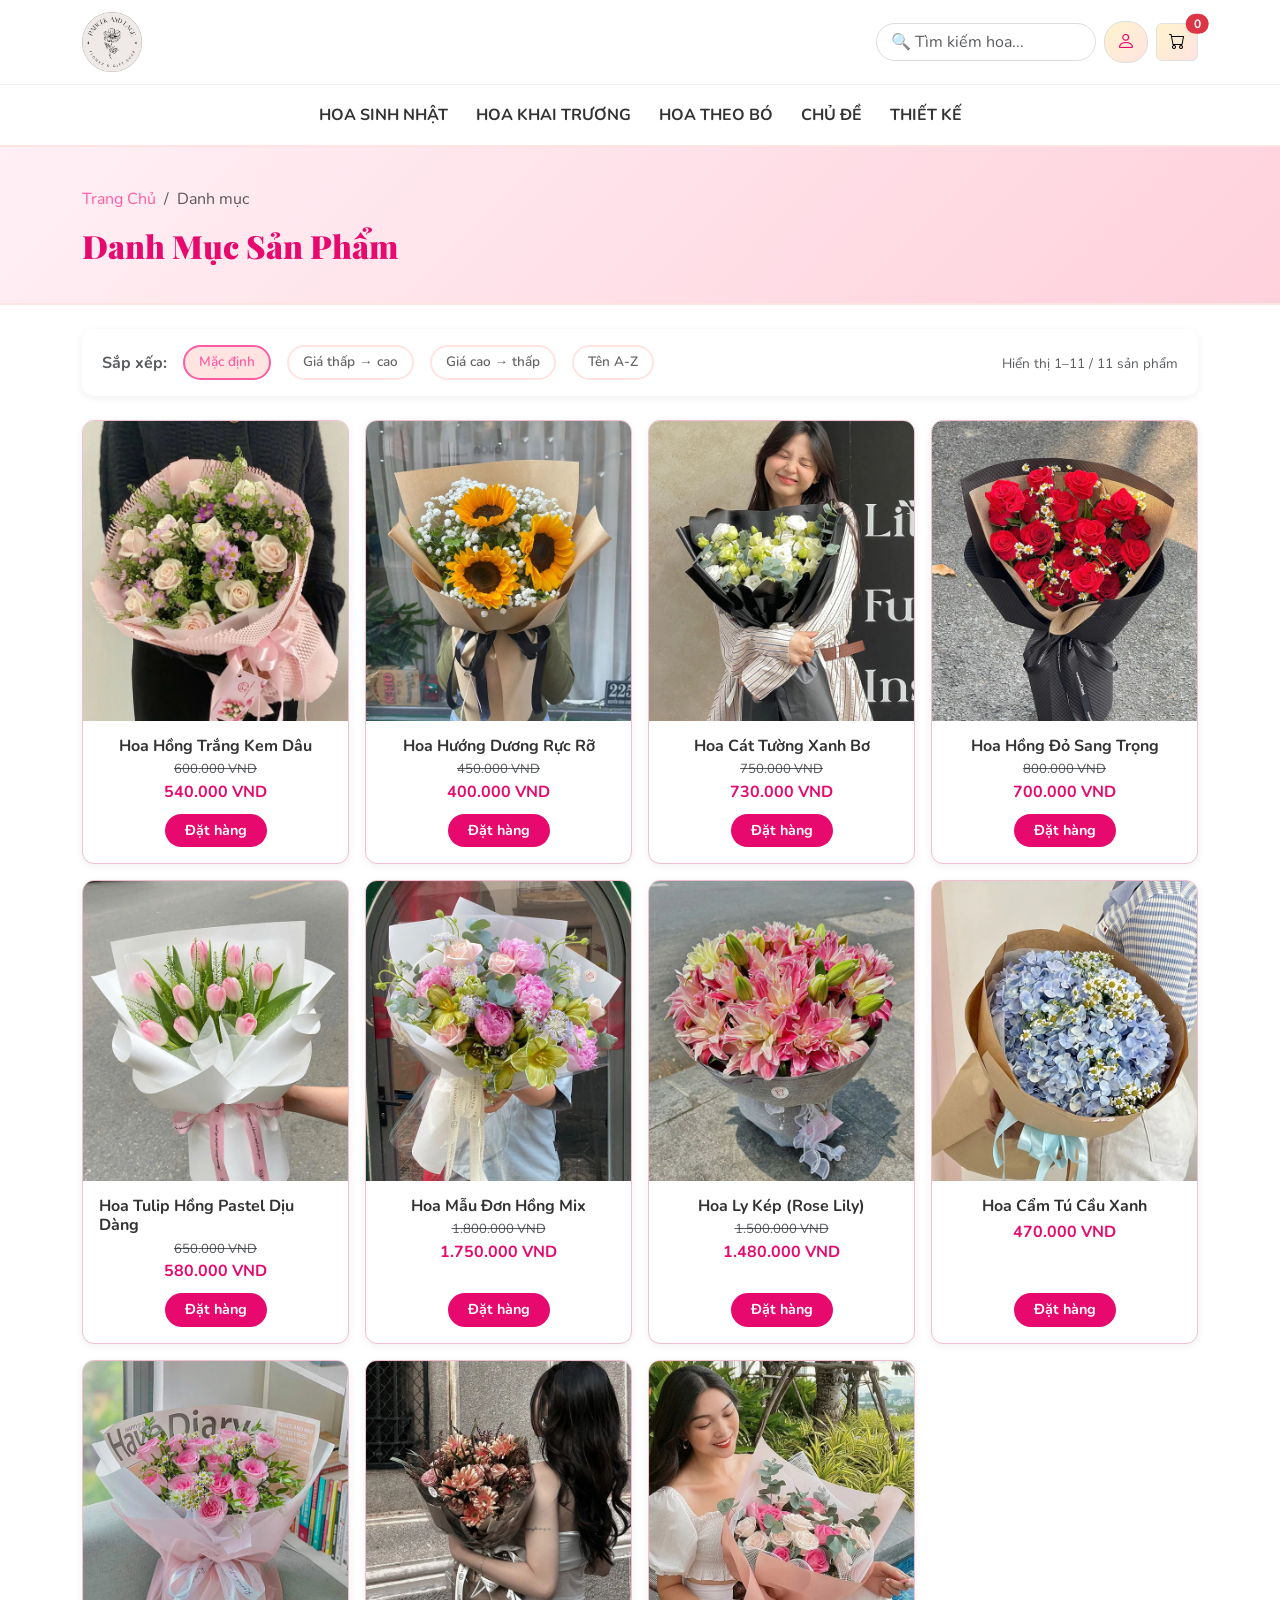
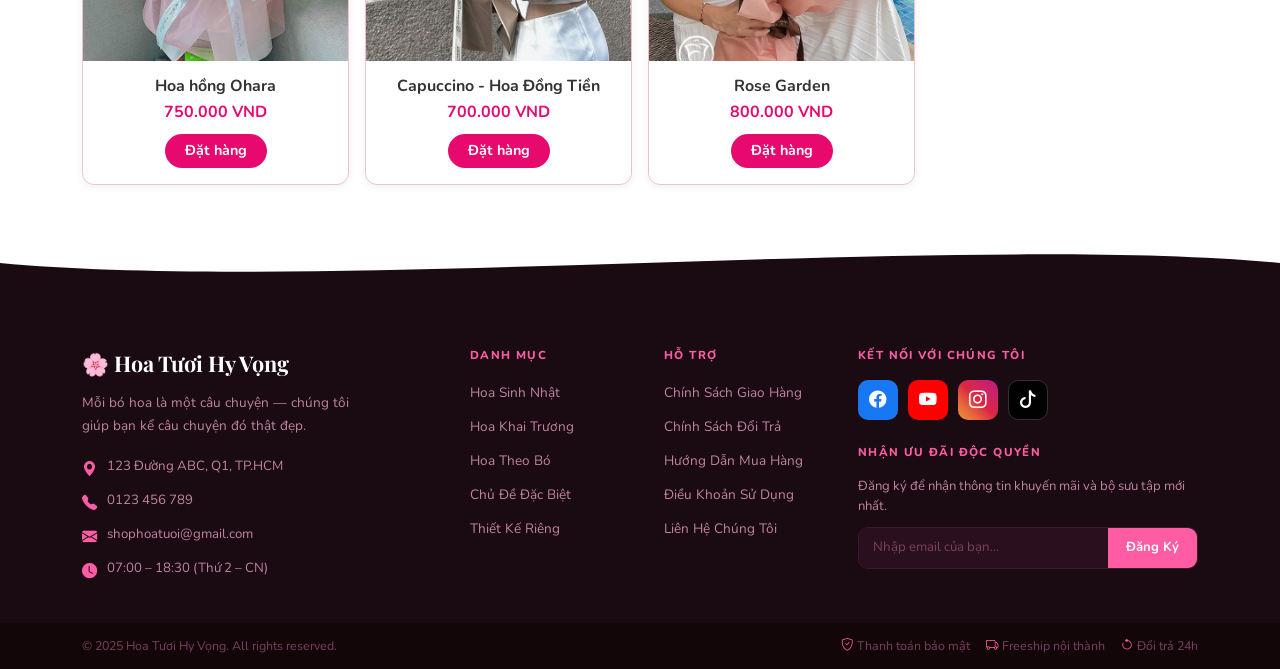
==== danhmuc.html @ 85cbaf00 "Add files via upload" ====
<!DOCTYPE html>
<html lang="vi">

<head>
  <meta charset="UTF-8">
  <meta name="viewport" content="width=device-width, initial-scale=1.0">
  <title>Hoa Tươi Hy Vọng — Danh Mục</title>
  <link href="https://cdn.jsdelivr.net/npm/bootstrap@5.3.0/dist/css/bootstrap.min.css" rel="stylesheet">
  <link rel="stylesheet" href="https://cdn.jsdelivr.net/npm/bootstrap-icons@1.11.3/font/bootstrap-icons.min.css">
  <link
    href="https://fonts.googleapis.com/css2?family=Playfair+Display:wght@400;700;900&family=Nunito:wght@400;600;700;800&display=swap"
    rel="stylesheet">
  <link rel="stylesheet" href="style.css">
</head>

<body>

  <div id="site-header"></div>

  <div class="page-header-banner">
    <div class="container">
      <nav aria-label="breadcrumb">
        <ol class="breadcrumb">
          <li class="breadcrumb-item"><a href="index.html">Trang Chủ</a></li>
          <li class="breadcrumb-item active" id="cat-breadcrumb">Danh mục</li>
        </ol>
      </nav>
      <h1 id="cat-title">Danh Mục Sản Phẩm</h1>
      <p class="text-muted mb-0" id="cat-desc"></p>
    </div>
  </div>

  <div class="container py-4">
    <div class="filter-bar d-flex flex-wrap align-items-center gap-3">
      <span class="fw-bold text-muted">Sắp xếp:</span>
      <button class="sort-btn active" onclick="sortProducts('default',this)">Mặc định</button>
      <button class="sort-btn" onclick="sortProducts('price-asc',this)">Giá thấp → cao</button>
      <button class="sort-btn" onclick="sortProducts('price-desc',this)">Giá cao → thấp</button>
      <button class="sort-btn" onclick="sortProducts('name',this)">Tên A-Z</button>
      <div class="ms-auto"><span class="text-muted" style="font-size:.85rem;" id="cat-count"></span></div>
    </div>
    <div class="row g-3" id="cat-grid"></div>
    <div class="d-flex justify-content-center mt-4" id="pagination-wrap"></div>
  </div>

  <div id="site-footer"></div>

  <script src="https://cdn.jsdelivr.net/npm/bootstrap@5.3.0/dist/js/bootstrap.bundle.min.js"></script>
  <script src="js/config.js"></script>
  <script src="js/data.js"></script>
  <script src="js/cart.js"></script>
  <script src="js/components.js"></script>
  <script>
    const PAGE_SIZE = 12;
    let _currentList = [];
    let _currentPage = 1;

    function formatPrice(n) {
      return Number(n).toLocaleString("vi-VN") + " VND";
    }

    function showToast(msg) {
      const box = document.getElementById("toast-container");
      if (!box) return;
      const toast = document.createElement("div");
      toast.className = "toast-custom";
      toast.innerHTML = `<div class="toast-icon">🌸</div><div style="font-size:.9rem;">${msg}</div>`;
      box.appendChild(toast);
      setTimeout(() => {
        toast.style.cssText += "opacity:0;transform:translateX(100px);transition:.3s;";
        setTimeout(() => toast.remove(), 300);
      }, 2800);
    }

    function productCardHTML(p, colClass = "col-6 col-md-3") {
      return `
      <div class="${colClass}">
        <div class="card product-card h-100" onclick="window.location.href='sanpham.html?id=${p.id}'">
          <img src="${p.img}" onerror="this.src='${p.imgFallback}'" class="card-img-top" alt="${p.name}">
          <div class="card-body d-flex flex-column align-items-center">
            <h5 class="card-title">${p.name}</h5>
            ${p.oldPrice ? `<del class="text-muted" style="font-size:.82rem;">${formatPrice(p.oldPrice)}</del>` : ""}
            <p class="price">${formatPrice(p.price)}</p>
            <button class="btn-order mt-auto"
                    onclick="event.stopPropagation(); cartAdd(${p.id})">
              Đặt hàng
            </button>
          </div>
        </div>
      </div>`;
    }

    // ── Render trang hiện tại ────────────────────────────────────
    function renderPage(page) {
      _currentPage = page;
      const totalPages = Math.ceil(_currentList.length / PAGE_SIZE);
      const start = (page - 1) * PAGE_SIZE;
      const slice = _currentList.slice(start, start + PAGE_SIZE);

      document.getElementById("cat-count").textContent =
        `Hiển thị ${start + 1}–${Math.min(start + PAGE_SIZE, _currentList.length)} / ${_currentList.length} sản phẩm`;

      document.getElementById("cat-grid").innerHTML = slice.length
        ? slice.map(p => productCardHTML(p)).join("")
        : `<div class="col-12 text-center py-5 text-muted">
             <i class="bi bi-search" style="font-size:3rem;color:#f0c0d0;"></i>
             <p class="mt-3">Không có sản phẩm nào</p>
           </div>`;

      renderPagination(page, totalPages);
      window.scrollTo({ top: 0, behavior: "smooth" });
    }

    // ── Render nút pagination ────────────────────────────────────
    function renderPagination(page, totalPages) {
      const wrap = document.getElementById("pagination-wrap");
      if (totalPages <= 1) { wrap.innerHTML = ""; return; }

      let html = `<nav><ul class="pagination">`;

      // Nút «
      html += `<li class="page-item ${page === 1 ? "disabled" : ""}">
        <a class="page-link" href="#" onclick="event.preventDefault();${page > 1 ? `renderPage(${page - 1})` : ""}">«</a>
      </li>`;

      // Số trang — hiện tối đa 5 trang xung quanh trang hiện tại
      const start = Math.max(1, page - 2);
      const end = Math.min(totalPages, page + 2);

      if (start > 1) {
        html += `<li class="page-item"><a class="page-link" href="#" onclick="event.preventDefault();renderPage(1)">1</a></li>`;
        if (start > 2) html += `<li class="page-item disabled"><a class="page-link">…</a></li>`;
      }

      for (let i = start; i <= end; i++) {
        html += `<li class="page-item ${i === page ? "active" : ""}">
          <a class="page-link" href="#" onclick="event.preventDefault();renderPage(${i})">${i}</a>
        </li>`;
      }

      if (end < totalPages) {
        if (end < totalPages - 1) html += `<li class="page-item disabled"><a class="page-link">…</a></li>`;
        html += `<li class="page-item"><a class="page-link" href="#" onclick="event.preventDefault();renderPage(${totalPages})">${totalPages}</a></li>`;
      }

      // Nút »
      html += `<li class="page-item ${page === totalPages ? "disabled" : ""}">
        <a class="page-link" href="#" onclick="event.preventDefault();${page < totalPages ? `renderPage(${page + 1})` : ""}">»</a>
      </li>`;

      html += `</ul></nav>`;
      wrap.innerHTML = html;
    }

    // ── Set danh sách và render từ trang 1 ───────────────────────
    function setList(list) {
      _currentList = list;
      renderPage(1);
    }

    // ── Sắp xếp ─────────────────────────────────────────────────
    function sortProducts(type, btn) {
      document.querySelectorAll(".sort-btn").forEach(b => b.classList.remove("active"));
      btn.classList.add("active");
      let list = [..._currentList];
      if (type === "default") {
        // Reset về danh sách gốc trước khi sort
        const params = new URLSearchParams(window.location.search);
        const cat = params.get("cat") || "";
        list = cat
          ? PRODUCTS.filter(p => Array.isArray(p.category) ? p.category.includes(cat) : p.category === cat)
          : [...PRODUCTS];
      }
      if (type === "price-asc") list = [...list].sort((a, b) => a.price - b.price);
      if (type === "price-desc") list = [...list].sort((a, b) => b.price - a.price);
      if (type === "name") list = [...list].sort((a, b) => a.name.localeCompare(b.name, "vi"));
      setList(list);
    }

    // ── Tìm kiếm ────────────────────────────────────────────────
    function handleSearch(val) {
      if (!val.trim()) return;
      const q = val.toLowerCase();
      const list = PRODUCTS.filter(p =>
        p.name.toLowerCase().includes(q) ||
        p.fullDesc.toLowerCase().includes(q) ||
        p.tags.some(t => t.toLowerCase().includes(q))
      );
      document.getElementById("cat-title").textContent = `Kết quả: "${val}"`;
      document.getElementById("cat-breadcrumb").textContent = "Tìm kiếm";
      document.getElementById("cat-desc").textContent = `Tìm thấy ${list.length} sản phẩm`;
      setList(list);
    }

    // ── Khởi tạo ────────────────────────────────────────────────
    document.addEventListener("DOMContentLoaded", () => {
      cartUpdateBadge();

      const params = new URLSearchParams(window.location.search);
      const cat = params.get("cat") || "";
      const search = params.get("search") || "";

      if (search) {
        handleSearch(search);
        setTimeout(() => {
          const inp = document.querySelector(".search-bar .form-control");
          if (inp) inp.value = search;
        }, 150);
      } else if (cat) {
        document.getElementById("cat-title").textContent = cat;
        document.getElementById("cat-breadcrumb").textContent = cat;
        document.getElementById("cat-desc").textContent = "Khám phá bộ sưu tập " + cat.toLowerCase();
        const list = PRODUCTS.filter(p =>
          Array.isArray(p.category) ? p.category.includes(cat) : p.category === cat
        );
        setList(list);
      } else {
        setList([...PRODUCTS]);
      }
    });
  </script>
</body>

</html>
---- style.css ----
/* Thay màu toàn bộ website */
:root {
  --pink-main: #FF5CA4;
  --pink-dark: #e7096d;
  --pink-light: #FFE4E1;
  --pink-bg: #FFD1DC;
  --yellow-bg: #FFF3CC;
}

/* Global */
* {
  box-sizing: border-box;
}

body {
  font-family: 'Nunito', sans-serif;
}

/* SPA page system */
.page {
  display: none;
}

.page.active {
  display: block;
}

/* Top bar */
.top-bar {
  background: #fff;
  border-bottom: 1px solid #f0f0f0;
  font-size: .9rem;
  padding: 6px 0;
}

.top-bar a {
  color: #333;
  text-decoration: none;
}

.top-bar a:hover {
  color: var(--pink-main);
}

/* Logo header */
.logo {
  max-height: 60px;
}

.logo-header {
  background: #fff;
  border-bottom: 1px solid #f0f0f0;
  padding: 12px 0;
}

.logo-text {
  font-family: 'Playfair Display', serif;
  font-size: 1.6rem;
  font-weight: 900;
  color: var(--pink-main);
}

.search-bar {
  display: flex;
  align-items: center;
  gap: 8px;
}

.search-bar .form-control {
  width: 220px;
  border-radius: 20px;
  border: 1px solid #ddd;
  padding: 6px 14px;
}

/* Navbar*/
.navbar-custom {
  background: #fff;
  border-bottom: 2px solid var(--pink-light);
}

.navbar-custom .navbar-nav .nav-link {
  color: #333;
  font-weight: 700;
  padding: 10px 14px;
  transition: color .2s;
}

.navbar-custom .navbar-nav .nav-link:hover {
  color: var(--pink-main);
}

.navbar-toggler {
  border: none;
}

.navbar-toggler:focus {
  box-shadow: none;
}

/* Hero banner */
.hero-banner {
  background: linear-gradient(135deg, var(--yellow-bg), var(--pink-bg));
  padding: 48px 0;
}

.hero-text h2 {
  color: var(--pink-main);
  font-size: 2.2rem;
  font-weight: 900;
  line-height: 1.2;
  font-family: 'Playfair Display', serif;
}

.hero-images {
  display: grid;
  grid-template-columns: repeat(3, 1fr);
  gap: 10px;
}

.hero-images img {
  border-radius: 10px;
  width: 90%;
  height: 280px;
  object-fit: cover;
  object-position: center top;
  box-shadow: 0 4px 10px rgba(0, 0, 0, .12);
  transition: transform .3s;
  cursor: pointer;
}

.hero-images img:hover {
  transform: scale(1.04);
}

/* Announce*/
.online-order-banner {
  background: var(--pink-main);
  color: #fff;
  text-align: center;
  padding: 10px 16px;
  font-weight: 700;
  font-size: .9rem;
}

/* Section title box */
.section-title-box {
  display: inline-block;
  position: relative;
  border: 2px solid var(--pink-main);
  border-radius: 12px;
  padding: 28px 24px 20px;
  background: #fff;
  width: 100%;
}

.section-title-label {
  position: absolute;
  top: -16px;
  left: 50%;
  transform: translateX(-50%);
  background: #fff;
  padding: 0 14px;
  color: var(--pink-main);
  font-size: 1.2rem;
  font-weight: 800;
  white-space: nowrap;
  font-family: 'Playfair Display', serif;
}

/* Product card*/
.product-card {
  border: 1px solid #f0c0d0;
  border-radius: 12px;
  box-shadow: 0 2px 8px rgba(0, 0, 0, .06);
  transition: transform .3s, box-shadow .3s;
  overflow: hidden;
  cursor: pointer;
}

.product-card:hover {
  transform: translateY(-6px);
  box-shadow: 0 8px 24px rgba(231, 9, 109, .15);
}

.product-card .card-img-top {
  height: 300px;
  object-fit: cover;
  object-position: center top;
  width: 100%;
}

.product-card .card-title {
  font-size: 1rem;
  font-weight: 700;
  color: #333;
  margin-bottom: 4px;
}

.product-card .price {
  color: var(--pink-dark);
  font-weight: 700;
  font-size: 1rem;
  margin-bottom: 10px;
}

/* Buttons */
.btn-order {
  background: var(--pink-dark);
  color: #fff;
  border: none;
  border-radius: 20px;
  padding: 6px 20px;
  font-weight: 700;
  font-size: .9rem;
  transition: all .3s;
  cursor: pointer;
}

.btn-order:hover {
  background: var(--pink-main);
  transform: scale(1.06);
  box-shadow: 0 4px 12px rgba(231, 9, 109, .3);
  color: #fff;
}

.btn-add-cart {
  background: var(--pink-main);
  color: #fff;
  border: none;
  border-radius: 25px;
  padding: 12px 32px;
  font-weight: 700;
  font-size: 1rem;
  cursor: pointer;
  transition: all .2s;
}

.btn-add-cart:hover {
  background: var(--pink-dark);
  transform: scale(1.04);
}

.btn-buy-now {
  background: #fff;
  color: var(--pink-dark);
  border: 2px solid var(--pink-dark);
  border-radius: 25px;
  padding: 12px 32px;
  font-weight: 700;
  font-size: 1rem;
  cursor: pointer;
  transition: all .2s;
}

.btn-buy-now:hover {
  background: var(--pink-light);
}

/* Features*/
.feature-item {
  display: flex;
  flex-direction: column;
  align-items: center;
  text-align: center;
  padding: 10px 5px;
}

.feature-icon {
  background: var(--pink-main);
  color: #fff;
  width: 52px;
  height: 52px;
  border-radius: 50%;
  display: flex;
  align-items: center;
  justify-content: center;
  font-size: 1.3rem;
  margin-bottom: 10px;
  transition: transform .3s;
}

.feature-item:hover .feature-icon {
  transform: scale(1.15);
}

.feature-text {
  color: #333;
  font-weight: 700;
  font-size: .85rem;
  margin-bottom: 3px;
}

.feature-item small {
  font-size: .75rem;
  color: #888;
}

/* Footer*/
/* ── Footer ───────────────────────────────────────────────── */
.footer-wave {
  display: block;
  line-height: 0;
  margin-bottom: -2px;
}
.footer-wave svg {
  width: 100%;
  height: 60px;
  display: block;
}

footer {
  background: transparent;
}

.footer-main {
  background: #1a0a12;
  padding: 56px 0 40px;
}

.footer-logo-text {
  font-family: 'Playfair Display', serif;
  font-size: 1.35rem;
  font-weight: 700;
  color: #fff;
  margin-bottom: 12px;
}

.footer-tagline {
  color: #c084a0;
  font-size: .85rem;
  line-height: 1.7;
  margin-bottom: 20px;
  max-width: 280px;
}

.footer-contact-list {
  display: flex;
  flex-direction: column;
  gap: 10px;
}

.footer-contact-item {
  display: flex;
  align-items: flex-start;
  gap: 10px;
  color: #c084a0;
  font-size: .83rem;
  line-height: 1.5;
}

.footer-contact-icon {
  color: var(--pink-main);
  font-size: .95rem;
  flex-shrink: 0;
  margin-top: 1px;
}

.footer-section-title {
  font-size: .72rem;
  font-weight: 800;
  letter-spacing: .12em;
  text-transform: uppercase;
  color: var(--pink-main);
  margin-bottom: 16px;
}

.footer-links {
  list-style: none;
  padding: 0;
  margin: 0;
  display: flex;
  flex-direction: column;
  gap: 10px;
}

.footer-links a {
  color: #c084a0;
  text-decoration: none;
  font-size: .85rem;
  transition: color .2s, padding-left .2s;
  display: inline-block;
}

.footer-links a:hover {
  color: #fff;
  padding-left: 6px;
}

/* Social buttons */
.footer-social-row {
  display: flex;
  gap: 10px;
  flex-wrap: wrap;
}

.footer-social-btn {
  width: 40px;
  height: 40px;
  border-radius: 10px;
  display: flex;
  align-items: center;
  justify-content: center;
  font-size: 1.1rem;
  color: #fff;
  text-decoration: none;
  transition: transform .2s, opacity .2s;
}

.footer-social-btn:hover {
  transform: translateY(-3px);
  color: #fff;
  opacity: .85;
}

.footer-social-btn.facebook  { background: #1877f2; }
.footer-social-btn.youtube   { background: #ff0000; }
.footer-social-btn.instagram { background: linear-gradient(45deg,#f09433,#e6683c,#dc2743,#cc2366,#bc1888); }
.footer-social-btn.tiktok    { background: #010101; border: 1px solid #333; }

/* Subscribe */
.footer-subscribe-row {
  display: flex;
  gap: 0;
  border-radius: 10px;
  overflow: hidden;
  border: 1px solid #3a1a2a;
}

.footer-subscribe-row input {
  flex: 1;
  background: #2a0f1e;
  border: none;
  padding: 10px 14px;
  color: #fff;
  font-size: .83rem;
  outline: none;
}

.footer-subscribe-row input::placeholder {
  color: #7a4060;
}

.footer-subscribe-row button {
  background: var(--pink-main);
  border: none;
  padding: 10px 18px;
  color: #fff;
  font-weight: 700;
  font-size: .82rem;
  cursor: pointer;
  transition: background .2s;
  white-space: nowrap;
}

.footer-subscribe-row button:hover {
  background: var(--pink-dark);
}

/* Bottom bar */
.footer-bottom-bar {
  background: #120608;
  padding: 14px 0;
  color: #7a4060;
  font-size: .78rem;
}

.footer-badges {
  display: flex;
  gap: 16px;
  flex-wrap: wrap;
}

.footer-badges span {
  color: #7a4060;
  font-size: .78rem;
}

.footer-badges span i {
  color: var(--pink-main);
}

/* Xóa style cũ không dùng nữa */
.footer-email-input,
.footer-bottom,
.social-links {
  display: none;
}

/* Page header banner (dùng chung) */
.page-header-banner {
  background: linear-gradient(135deg, #fff0f5, var(--pink-bg));
  padding: 40px 0 30px;
  border-bottom: 2px solid var(--pink-light);
}

.page-header-banner h1 {
  font-family: 'Playfair Display', serif;
  color: var(--pink-dark);
  font-size: 2rem;
  font-weight: 900;
}

.breadcrumb-item a {
  color: var(--pink-main);
  text-decoration: none;
}

/* Products page */
.filter-bar {
  background: #fff;
  border-radius: 12px;
  padding: 16px 20px;
  box-shadow: 0 2px 8px rgba(0, 0, 0, .06);
  margin-bottom: 24px;
}

.sort-btn {
  border: 2px solid var(--pink-light);
  border-radius: 20px;
  padding: 5px 14px;
  font-weight: 600;
  font-size: .85rem;
  color: #666;
  cursor: pointer;
  background: #fff;
  transition: all .2s;
}

.sort-btn.active,
.sort-btn:hover {
  border-color: var(--pink-main);
  color: var(--pink-main);
  background: var(--pink-light);
}

.pagination .page-link {
  color: var(--pink-main);
  border-color: #f0c0d0;
}

.pagination .page-item.active .page-link {
  background: var(--pink-main);
  border-color: var(--pink-main);
  color: #fff;
}

/* Detail page */
.detail-img-wrap {
  border-radius: 16px;
  overflow: hidden;
  box-shadow: 0 8px 32px rgba(231, 9, 109, .12);
}

.detail-img-wrap img {
  width: 100%;
  height: 420px;
  object-fit: cover;
}

.thumbnail-row img {
  width: 70px;
  height: 70px;
  object-fit: cover;
  border-radius: 8px;
  cursor: pointer;
  border: 2px solid transparent;
  transition: border .2s;
}

.thumbnail-row img.active-thumb,
.thumbnail-row img:hover {
  border-color: var(--pink-main);
}

.detail-title {
  font-family: 'Playfair Display', serif;
  font-size: 1.8rem;
  font-weight: 900;
  color: #333;
}

.detail-price {
  font-size: 1.6rem;
  font-weight: 800;
  color: var(--pink-dark);
}

.detail-price-old {
  font-size: 1rem;
  color: #aaa;
  text-decoration: line-through;
  margin-left: 10px;
}

.qty-control {
  display: flex;
  align-items: center;
  border: 1.5px solid #f0c0d0;
  border-radius: 25px;
  overflow: hidden;
  width: fit-content;
}

.qty-control button {
  background: #fff;
  border: none;
  width: 38px;
  height: 38px;
  font-size: 1.1rem;
  color: var(--pink-dark);
  font-weight: 700;
  cursor: pointer;
  transition: background .2s;
}

.qty-control button:hover {
  background: var(--pink-light);
}

.qty-control input {
  border: none;
  width: 48px;
  text-align: center;
  font-weight: 700;
  font-size: 1rem;
  outline: none;
}

.detail-info-tab .nav-link {
  color: #666;
  font-weight: 600;
  border: none;
  border-bottom: 2px solid transparent;
  border-radius: 0;
}

.detail-info-tab .nav-link.active {
  color: var(--pink-main);
  border-bottom-color: var(--pink-main);
  background: transparent;
}

.badge-tag {
  background: var(--pink-light);
  color: var(--pink-dark);
  border-radius: 20px;
  padding: 4px 12px;
  font-size: .82rem;
  font-weight: 600;
  display: inline-block;
  margin: 2px;
}

/* Cart page */
.cart-table {
  border-radius: 12px;
  overflow: hidden;
  box-shadow: 0 2px 12px rgba(0, 0, 0, .06);
}

.cart-table thead {
  background: linear-gradient(135deg, var(--pink-light), #fff0f8);
}

.cart-table th {
  font-weight: 700;
  color: var(--pink-dark);
  border: none;
  padding: 14px 16px;
}

.cart-table td {
  vertical-align: middle;
  border-color: #f9e0ea;
  padding: 12px 16px;
}

.cart-item-img {
  width: 80px;
  height: 80px;
  object-fit: cover;
  border-radius: 10px;
}

.cart-qty-control {
  display: flex;
  align-items: center;
  border: 1.5px solid #f0c0d0;
  border-radius: 20px;
  overflow: hidden;
  width: fit-content;
}

.cart-qty-control button {
  background: #fff;
  border: none;
  width: 30px;
  height: 30px;
  font-weight: 700;
  cursor: pointer;
  color: var(--pink-dark);
}

.cart-qty-control button:hover {
  background: var(--pink-light);
}

.cart-qty-control input {
  border: none;
  width: 36px;
  text-align: center;
  font-weight: 700;
  font-size: .9rem;
  outline: none;
}

.cart-summary {
  background: #fff;
  border-radius: 14px;
  box-shadow: 0 4px 20px rgba(231, 9, 109, .1);
  border: 2px solid var(--pink-light);
  padding: 24px;
  position: sticky;
  top: 20px;
}

.cart-summary h5 {
  font-family: 'Playfair Display', serif;
  color: var(--pink-dark);
}

.coupon-input {
  border-radius: 20px 0 0 20px;
  border: 1.5px solid #f0c0d0;
  padding: 8px 16px;
  outline: none;
  flex: 1;
  font-family: 'Nunito', sans-serif;
}

.coupon-btn {
  background: var(--pink-main);
  color: #fff;
  border: none;
  border-radius: 0 20px 20px 0;
  padding: 8px 16px;
  font-weight: 700;
  cursor: pointer;
}

.btn-checkout-main {
  background: linear-gradient(135deg, var(--pink-main), var(--pink-dark));
  color: #fff;
  border: none;
  border-radius: 25px;
  padding: 14px;
  font-size: 1rem;
  font-weight: 700;
  width: 100%;
  cursor: pointer;
  transition: all .2s;
}

.btn-checkout-main:hover {
  opacity: .9;
  transform: scale(1.02);
}

.empty-cart {
  text-align: center;
  padding: 60px 20px;
}

.empty-cart i {
  font-size: 5rem;
  color: #f0c0d0;
}

/* Checkout page */
.checkout-steps {
  display: flex;
  justify-content: center;
  margin-bottom: 32px;
}

.checkout-step {
  display: flex;
  align-items: center;
  gap: 8px;
}

.step-num {
  width: 36px;
  height: 36px;
  border-radius: 50%;
  display: flex;
  align-items: center;
  justify-content: center;
  font-weight: 700;
  font-size: .9rem;
  border: 2px solid #ddd;
  color: #aaa;
  background: #fff;
}

.step-num.active {
  background: var(--pink-main);
  border-color: var(--pink-main);
  color: #fff;
}

.step-num.done {
  background: var(--pink-dark);
  border-color: var(--pink-dark);
  color: #fff;
}

.step-label {
  font-size: .85rem;
  font-weight: 600;
  color: #aaa;
}

.step-label.active {
  color: var(--pink-dark);
}

.step-divider {
  width: 60px;
  height: 2px;
  background: #f0c0d0;
  margin: 0 8px;
}

.checkout-card {
  background: #fff;
  border-radius: 14px;
  box-shadow: 0 4px 20px rgba(0, 0, 0, .06);
  border: 1px solid #f9e0ea;
  padding: 24px 28px;
  margin-bottom: 20px;
}

.checkout-card h5 {
  font-family: 'Playfair Display', serif;
  color: var(--pink-dark);
  margin-bottom: 18px;
}

.form-control,
.form-select {
  border-radius: 10px;
  border: 1.5px solid #f0c0d0;
  font-family: 'Nunito', sans-serif;
  padding: 10px 14px;
  transition: border .2s;
}

.form-control:focus,
.form-select:focus {
  border-color: var(--pink-main);
  box-shadow: 0 0 0 .2rem rgba(255, 92, 164, .15);
}

.form-label {
  font-weight: 600;
  font-size: .9rem;
  color: #555;
}

.payment-option {
  border: 2px solid #f0c0d0;
  border-radius: 12px;
  padding: 14px 18px;
  cursor: pointer;
  transition: all .2s;
  display: flex;
  align-items: center;
  gap: 12px;
  margin-bottom: 10px;
  width: 100%;
  text-align: left;
  background: #fff;
  font-family: 'Nunito', sans-serif;
  color: inherit;
  user-select: none;
}

.payment-option:hover,
.payment-option.selected {
  border-color: var(--pink-main);
  background: var(--pink-light);
}

.payment-option input[type=radio] {
  accent-color: var(--pink-main);
  width: 18px;
  height: 18px;
}

.order-summary-box {
  background: #fff;
  border-radius: 14px;
  box-shadow: 0 4px 20px rgba(231, 9, 109, .1);
  border: 2px solid var(--pink-light);
  padding: 22px;
  position: sticky;
  top: 20px;
}

.order-summary-box h5 {
  font-family: 'Playfair Display', serif;
  color: var(--pink-dark);
}

.order-item {
  display: flex;
  gap: 12px;
  align-items: center;
  padding: 10px 0;
  border-bottom: 1px solid #f9e0ea;
}

.order-item img {
  width: 56px;
  height: 56px;
  object-fit: cover;
  border-radius: 8px;
}

.btn-place-order {
  background: linear-gradient(135deg, var(--pink-main), var(--pink-dark));
  color: #fff;
  border: none;
  border-radius: 25px;
  padding: 14px;
  font-size: 1rem;
  font-weight: 700;
  width: 100%;
  cursor: pointer;
  transition: all .2s;
}

.btn-place-order:hover {
  opacity: .9;
  transform: scale(1.02);
}

.btn-place-order:disabled {
  opacity: .6;
  cursor: not-allowed;
  transform: none;
}

/* Success page*/
.success-page {
  text-align: center;
  padding: 60px 20px;
}

.success-icon {
  width: 90px;
  height: 90px;
  background: linear-gradient(135deg, var(--pink-main), var(--pink-dark));
  border-radius: 50%;
  display: flex;
  align-items: center;
  justify-content: center;
  margin: 0 auto 20px;
  font-size: 2.5rem;
  color: #fff;
  animation: popIn .5s ease;
}

@keyframes popIn {
  0% {
    transform: scale(0)
  }

  70% {
    transform: scale(1.1)
  }

  100% {
    transform: scale(1)
  }
}

.order-code {
  background: var(--pink-light);
  border-radius: 12px;
  padding: 16px 32px;
  display: inline-block;
  font-size: 1.6rem;
  font-weight: 800;
  color: var(--pink-dark);
  letter-spacing: .2em;
  font-family: 'Courier New', Courier, monospace;
  font-variant-numeric: tabular-nums;
  margin: 12px 0;
  border: 2px dashed var(--pink-main);
}

/* Account page*/
.auth-card {
  max-width: 460px;
  margin: 0 auto;
  background: #fff;
  border-radius: 20px;
  box-shadow: 0 8px 40px rgba(231, 9, 109, .12);
  border: 2px solid var(--pink-light);
  padding: 36px;
}

.auth-card h2 {
  font-family: 'Playfair Display', serif;
  color: var(--pink-dark);
  font-size: 1.8rem;
  text-align: center;
  margin-bottom: 6px;
}

.auth-tabs .nav-link {
  font-weight: 700;
  color: #aaa;
  border: none;
  border-bottom: 3px solid transparent;
  border-radius: 0;
  padding: 10px 24px;
}

.auth-tabs .nav-link.active {
  color: var(--pink-main);
  border-bottom-color: var(--pink-main);
  background: transparent;
}

.auth-divider {
  text-align: center;
  position: relative;
  margin: 18px 0;
}

.auth-divider::before {
  content: '';
  position: absolute;
  top: 50%;
  left: 0;
  right: 0;
  height: 1px;
  background: #f0c0d0;
}

.auth-divider span {
  background: #fff;
  position: relative;
  padding: 0 12px;
  color: #aaa;
  font-size: .85rem;
}

.btn-social {
  border: 1.5px solid #e0e0e0;
  border-radius: 25px;
  padding: 10px;
  font-weight: 600;
  font-size: .9rem;
  display: flex;
  align-items: center;
  justify-content: center;
  gap: 8px;
  cursor: pointer;
  background: #fff;
  color: #333;
  width: 100%;
  transition: all .2s;
}

.btn-social:hover {
  border-color: var(--pink-main);
  background: var(--pink-light);
  color: var(--pink-dark);
}

.account-sidebar {
  background: #fff;
  border-radius: 14px;
  box-shadow: 0 4px 20px rgba(0, 0, 0, .06);
  border: 1px solid #f9e0ea;
  overflow: hidden;
}

.account-menu-item {
  display: flex;
  align-items: center;
  gap: 12px;
  padding: 14px 20px;
  cursor: pointer;
  transition: all .2s;
  border-bottom: 1px solid #f9e0ea;
  font-weight: 600;
  color: #555;
}

.account-menu-item:hover,
.account-menu-item.active {
  background: var(--pink-light);
  color: var(--pink-dark);
}

.account-menu-item i {
  color: var(--pink-main);
  font-size: 1.1rem;
}

.account-content {
  background: #fff;
  border-radius: 14px;
  box-shadow: 0 4px 20px rgba(0, 0, 0, .06);
  border: 1px solid #f9e0ea;
  padding: 24px;
}

.account-content h5 {
  font-family: 'Playfair Display', serif;
  color: var(--pink-dark);
  margin-bottom: 20px;
}

.order-history-item {
  border: 1.5px solid #f0c0d0;
  border-radius: 12px;
  padding: 16px;
  margin-bottom: 14px;
  transition: box-shadow .2s;
}

.order-history-item:hover {
  box-shadow: 0 4px 16px rgba(231, 9, 109, .1);
}

.badge-status {
  border-radius: 20px;
  padding: 4px 12px;
  font-size: .8rem;
  font-weight: 700;
}

.badge-pending {
  background: #FFF3CC;
  color: #e6a817;
}

.badge-delivered {
  background: #d4edda;
  color: #2e7d32;
}

.badge-processing {
  background: #cce5ff;
  color: #1565c0;
}

/* Toast */
.toast-container {
  position: fixed;
  bottom: 24px;
  right: 24px;
  z-index: 9999;
}

.toast-custom {
  background: #fff;
  border-radius: 14px;
  box-shadow: 0 8px 32px rgba(0, 0, 0, .15);
  border-left: 4px solid var(--pink-main);
  padding: 14px 18px;
  min-width: 260px;
  animation: slideIn .3s ease;
  display: flex;
  align-items: center;
  gap: 12px;
  margin-top: 8px;
}

@keyframes slideIn {
  from {
    transform: translateX(100px);
    opacity: 0
  }

  to {
    transform: translateX(0);
    opacity: 1
  }
}

.toast-icon {
  width: 36px;
  height: 36px;
  background: var(--pink-light);
  border-radius: 50%;
  display: flex;
  align-items: center;
  justify-content: center;
  font-size: 1.1rem;
  flex-shrink: 0;
}

/* Floating cart */
.floating-cart {
  position: fixed;
  bottom: 24px;
  left: 24px;
  z-index: 999;
  background: linear-gradient(135deg, var(--pink-main), var(--pink-dark));
  color: #fff;
  border-radius: 50px;
  padding: 12px 20px;
  box-shadow: 0 6px 24px rgba(231, 9, 109, .4);
  cursor: pointer;
  font-weight: 700;
  display: flex;
  align-items: center;
  gap: 8px;
  border: none;
  transition: all .3s;
  font-family: 'Nunito', sans-serif;
}

.floating-cart:hover {
  transform: scale(1.08);
}

/* Responsive*/
@media (max-width: 768px) {
  .hero-text {
    text-align: center;
    margin-bottom: 20px;
  }

  .hero-text h2 {
    font-size: 1.5rem;
  }

  .hero-images img {
    height: 150px;
  }

  .product-card .card-img-top {
    height: 200px;
  }

  .step-divider {
    width: 30px;
  }

  .search-bar .form-control {
    width: 150px;
  }

  .detail-img-wrap img {
    height: 300px;
  }
}

@media (max-width: 480px) {
  .hero-images {
    grid-template-columns: repeat(2, 1fr);
  }
}

/* ── User icon & dropdown ── */
.user-icon-btn {
  background: linear-gradient(135deg, #FFF3CC, #FFE4E1);
  border: 1px solid #ddd;
  border-radius: 20px;
  padding: 6px 12px;
  display: flex;
  align-items: center;
  gap: 5px;
  cursor: pointer;
  font-family: 'Nunito', sans-serif;
  font-size: .9rem;
  font-weight: 700;
  color: var(--pink-dark);
  transition: all .2s;
}

.user-icon-btn:hover {
  border-color: var(--pink-main);
  background: var(--pink-light);
}

.user-icon-btn i {
  font-size: 1.15rem;
}

.user-icon-name {
  max-width: 80px;
  overflow: hidden;
  text-overflow: ellipsis;
  white-space: nowrap;
}

.user-dropdown-wrap {
  position: relative;
}

.user-dropdown {
  display: none;
  position: absolute;
  top: calc(100% + 10px);
  right: 0;
  background: #fff;
  border-radius: 14px;
  box-shadow: 0 8px 32px rgba(231, 9, 109, .15);
  border: 1.5px solid var(--pink-light);
  min-width: 220px;
  z-index: 1050;
  overflow: hidden;
  animation: dropFade .2s ease;
}

.user-dropdown.show {
  display: block;
}

@keyframes dropFade {
  from {
    opacity: 0;
    transform: translateY(-8px);
  }

  to {
    opacity: 1;
    transform: translateY(0);
  }
}

.user-dropdown-header {
  background: linear-gradient(135deg, #fff0f8, #fff8fc);
  padding: 16px;
  display: flex;
  align-items: center;
  gap: 10px;
  border-bottom: 1px solid var(--pink-light);
}

.user-dropdown-item {
  display: flex;
  align-items: center;
  gap: 10px;
  padding: 11px 16px;
  color: #444;
  text-decoration: none;
  font-weight: 600;
  font-size: .88rem;
  transition: background .15s;
}

.user-dropdown-item:hover {
  background: var(--pink-light);
  color: var(--pink-dark);
}

.user-dropdown-item i {
  font-size: 1rem;
  color: var(--pink-main);
  width: 18px;
}

.user-dropdown-item.text-danger i {
  color: #dc3545;
}

.user-dropdown-divider {
  height: 1px;
  background: var(--pink-light);
  margin: 4px 0;
}
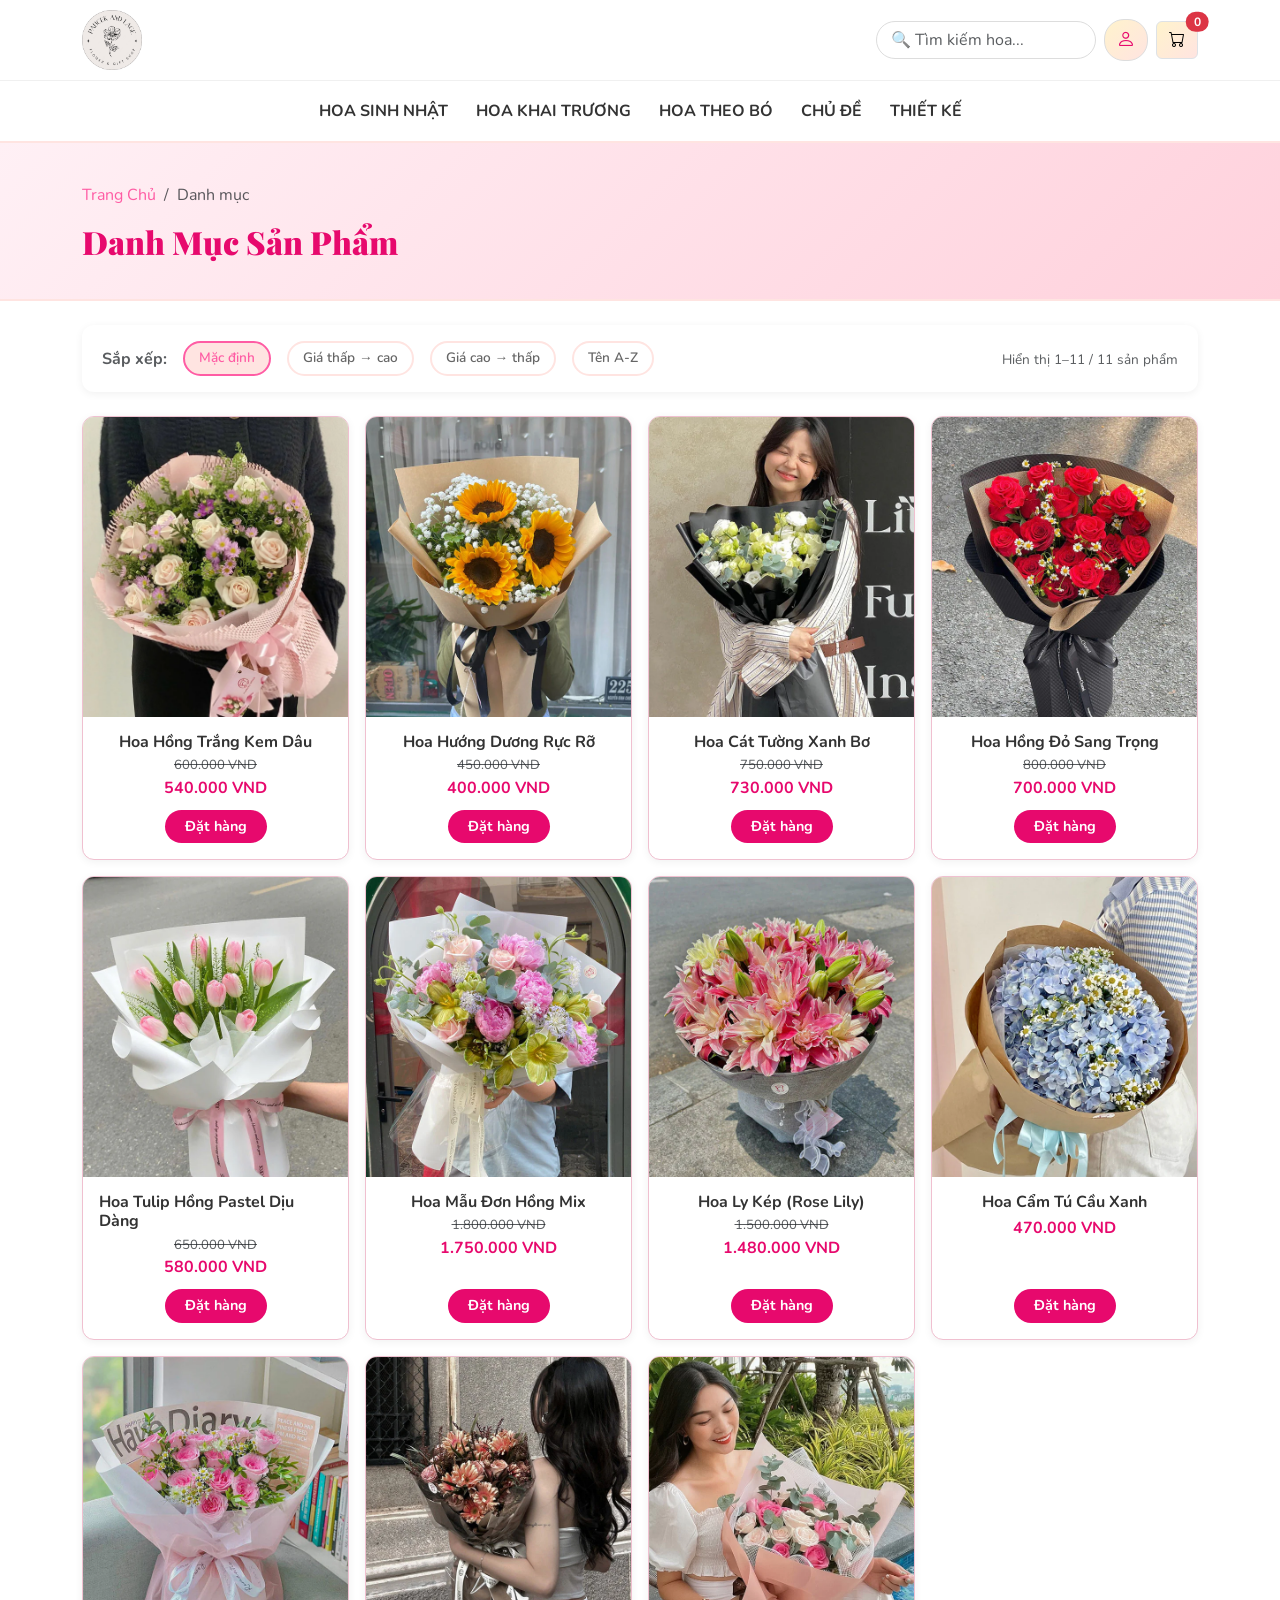
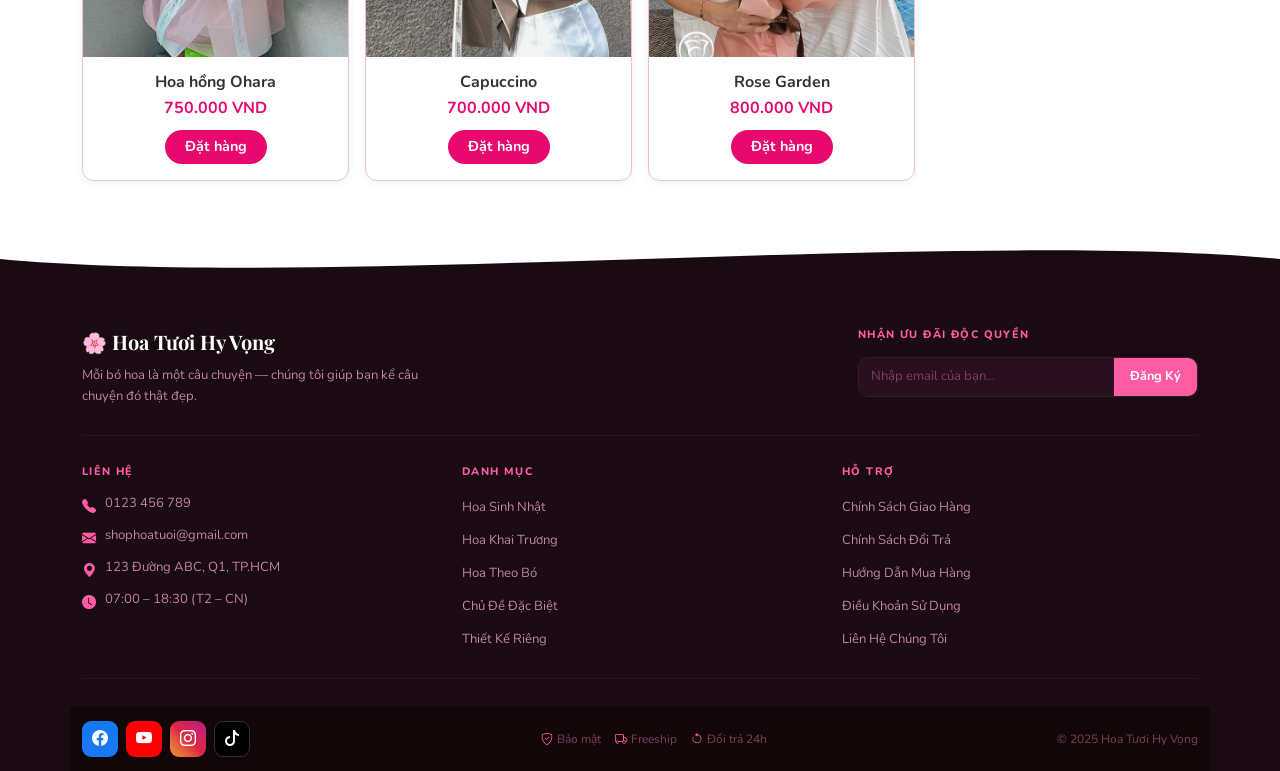
==== commit 638d0ec1: "Add files via upload" ====
--- a/danhmuc.html
+++ b/danhmuc.html
@@ -4,13 +4,14 @@
 <head>
   <meta charset="UTF-8">
   <meta name="viewport" content="width=device-width, initial-scale=1.0">
-  <title>Hoa Tươi Hy Vọng — Danh Mục</title>
+  <title>Hoa Tươi Hy Vọng</title>
   <link href="https://cdn.jsdelivr.net/npm/bootstrap@5.3.0/dist/css/bootstrap.min.css" rel="stylesheet">
   <link rel="stylesheet" href="https://cdn.jsdelivr.net/npm/bootstrap-icons@1.11.3/font/bootstrap-icons.min.css">
   <link
     href="https://fonts.googleapis.com/css2?family=Playfair+Display:wght@400;700;900&family=Nunito:wght@400;600;700;800&display=swap"
     rel="stylesheet">
   <link rel="stylesheet" href="style.css">
+  <link href="./img/logo1.png" rel="icon" type="image/x-icon" />
 </head>
 
 <body>
--- a/style.css
+++ b/style.css
@@ -12,6 +12,11 @@
   box-sizing: border-box;
 }
 
+html, body {
+  overflow-x: hidden;
+  max-width: 100%;
+}
+
 body {
   font-family: 'Nunito', sans-serif;
 }
@@ -50,7 +55,12 @@
 .logo-header {
   background: #fff;
   border-bottom: 1px solid #f0f0f0;
-  padding: 12px 0;
+  padding: 10px 0;
+}
+
+.logo-header .container {
+  flex-wrap: nowrap;
+  gap: 8px;
 }
 
 .logo-text {
@@ -64,6 +74,7 @@
   display: flex;
   align-items: center;
   gap: 8px;
+  flex-shrink: 0;
 }
 
 .search-bar .form-control {
@@ -77,6 +88,8 @@
 .navbar-custom {
   background: #fff;
   border-bottom: 2px solid var(--pink-light);
+  width: 100%;
+  overflow: hidden;
 }
 
 .navbar-custom .navbar-nav .nav-link {
@@ -120,7 +133,7 @@
 
 .hero-images img {
   border-radius: 10px;
-  width: 90%;
+  width: 100%;
   height: 280px;
   object-fit: cover;
   object-position: center top;
@@ -141,6 +154,10 @@
   padding: 10px 16px;
   font-weight: 700;
   font-size: .9rem;
+  width: 100%;
+  overflow: hidden;
+  white-space: nowrap;
+  text-overflow: ellipsis;
 }
 
 /* Section title box */
@@ -296,12 +313,13 @@
   color: #888;
 }
 
-/* Footer*/
+/* Footer */
 /* ── Footer ───────────────────────────────────────────────── */
 .footer-wave {
   display: block;
   line-height: 0;
   margin-bottom: -2px;
+  overflow: hidden;
 }
 .footer-wave svg {
   width: 100%;
@@ -311,104 +329,204 @@
 
 footer {
   background: transparent;
+  overflow: hidden;
 }
 
 .footer-main {
   background: #1a0a12;
-  padding: 56px 0 40px;
-}
-
+  padding: 40px 0 0;
+}
+
+/* ── Logo & tagline ── */
 .footer-logo-text {
   font-family: 'Playfair Display', serif;
-  font-size: 1.35rem;
-  font-weight: 700;
-  color: #fff;
-  margin-bottom: 12px;
+  font-size: 1.25rem;
+  font-weight: 700;
+  color: #fff;
+  margin-bottom: 8px;
 }
 
 .footer-tagline {
   color: #c084a0;
-  font-size: .85rem;
-  line-height: 1.7;
-  margin-bottom: 20px;
-  max-width: 280px;
-}
-
+  font-size: .82rem;
+  line-height: 1.6;
+  margin: 0;
+}
+
+/* ── Top row: brand + subscribe ── */
+.footer-top-row {
+  display: flex;
+  align-items: flex-start;
+  justify-content: space-between;
+  gap: 24px;
+  margin-bottom: 28px;
+}
+
+.footer-brand-block {
+  flex: 1 1 260px;
+  max-width: 340px;
+}
+
+.footer-subscribe-block {
+  flex: 1 1 260px;
+  max-width: 340px;
+}
+
+/* ── Divider ── */
+.footer-divider {
+  border: none;
+  border-top: 1px solid #2e1020;
+  margin: 0 0 28px;
+}
+
+/* ── Middle: 3 cols ── */
+.footer-mid-row {
+  display: grid;
+  grid-template-columns: repeat(3, 1fr);
+  gap: 24px;
+  margin-bottom: 28px;
+}
+
+.footer-col {}
+
+.footer-section-title {
+  font-size: .68rem;
+  font-weight: 800;
+  letter-spacing: .13em;
+  text-transform: uppercase;
+  color: var(--pink-main);
+  margin-bottom: 14px;
+}
+
+/* ── Contact list ── */
 .footer-contact-list {
   display: flex;
   flex-direction: column;
-  gap: 10px;
+  gap: 9px;
 }
 
 .footer-contact-item {
   display: flex;
   align-items: flex-start;
-  gap: 10px;
+  gap: 9px;
   color: #c084a0;
-  font-size: .83rem;
+  font-size: .82rem;
   line-height: 1.5;
+  text-decoration: none;
+  transition: color .2s;
+}
+
+a.footer-contact-item:hover {
+  color: #fff;
 }
 
 .footer-contact-icon {
   color: var(--pink-main);
-  font-size: .95rem;
+  font-size: .88rem;
   flex-shrink: 0;
-  margin-top: 1px;
-}
-
-.footer-section-title {
-  font-size: .72rem;
-  font-weight: 800;
-  letter-spacing: .12em;
-  text-transform: uppercase;
-  color: var(--pink-main);
-  margin-bottom: 16px;
-}
-
+  margin-top: 2px;
+}
+
+/* ── Nav links ── */
 .footer-links {
   list-style: none;
   padding: 0;
   margin: 0;
   display: flex;
   flex-direction: column;
-  gap: 10px;
+  gap: 9px;
 }
 
 .footer-links a {
   color: #c084a0;
   text-decoration: none;
-  font-size: .85rem;
-  transition: color .2s, padding-left .2s;
+  font-size: .82rem;
+  transition: color .2s, padding-left .15s;
   display: inline-block;
 }
 
 .footer-links a:hover {
   color: #fff;
-  padding-left: 6px;
-}
-
-/* Social buttons */
+  padding-left: 5px;
+}
+
+/* ── Subscribe ── */
+.footer-subscribe-row {
+  display: flex;
+  gap: 0;
+  border-radius: 10px;
+  overflow: hidden;
+  border: 1px solid #3a1a2a;
+  margin-top: 10px;
+}
+
+.footer-subscribe-row input {
+  flex: 1;
+  background: #2a0f1e;
+  border: none;
+  padding: 9px 12px;
+  color: #fff;
+  font-size: .82rem;
+  outline: none;
+  min-width: 0;
+}
+
+.footer-subscribe-row input::placeholder {
+  color: #7a4060;
+}
+
+.footer-subscribe-row button {
+  background: var(--pink-main);
+  border: none;
+  padding: 9px 16px;
+  color: #fff;
+  font-weight: 700;
+  font-size: .8rem;
+  cursor: pointer;
+  transition: background .2s;
+  white-space: nowrap;
+  flex-shrink: 0;
+}
+
+.footer-subscribe-row button:hover {
+  background: var(--pink-dark);
+}
+
+/* ── Bottom row: social + badges + copy ── */
+.footer-bottom-row {
+  background: #120608;
+  display: flex;
+  align-items: center;
+  justify-content: space-between;
+  flex-wrap: wrap;
+  gap: 12px;
+  padding: 14px 0;
+  margin: 0 -12px;
+  padding-left: 12px;
+  padding-right: 12px;
+}
+
 .footer-social-row {
   display: flex;
-  gap: 10px;
+  gap: 8px;
   flex-wrap: wrap;
 }
 
 .footer-social-btn {
-  width: 40px;
-  height: 40px;
-  border-radius: 10px;
+  width: 36px;
+  height: 36px;
+  border-radius: 9px;
   display: flex;
   align-items: center;
   justify-content: center;
-  font-size: 1.1rem;
+  font-size: 1rem;
   color: #fff;
   text-decoration: none;
   transition: transform .2s, opacity .2s;
 }
 
 .footer-social-btn:hover {
-  transform: translateY(-3px);
+  transform: translateY(-2px);
   color: #fff;
   opacity: .85;
 }
@@ -418,73 +536,141 @@
 .footer-social-btn.instagram { background: linear-gradient(45deg,#f09433,#e6683c,#dc2743,#cc2366,#bc1888); }
 .footer-social-btn.tiktok    { background: #010101; border: 1px solid #333; }
 
-/* Subscribe */
-.footer-subscribe-row {
-  display: flex;
-  gap: 0;
-  border-radius: 10px;
-  overflow: hidden;
-  border: 1px solid #3a1a2a;
-}
-
-.footer-subscribe-row input {
-  flex: 1;
-  background: #2a0f1e;
-  border: none;
-  padding: 10px 14px;
-  color: #fff;
-  font-size: .83rem;
-  outline: none;
-}
-
-.footer-subscribe-row input::placeholder {
-  color: #7a4060;
-}
-
-.footer-subscribe-row button {
-  background: var(--pink-main);
-  border: none;
-  padding: 10px 18px;
-  color: #fff;
-  font-weight: 700;
-  font-size: .82rem;
-  cursor: pointer;
-  transition: background .2s;
-  white-space: nowrap;
-}
-
-.footer-subscribe-row button:hover {
-  background: var(--pink-dark);
-}
-
-/* Bottom bar */
-.footer-bottom-bar {
-  background: #120608;
-  padding: 14px 0;
-  color: #7a4060;
-  font-size: .78rem;
-}
-
 .footer-badges {
   display: flex;
-  gap: 16px;
+  gap: 14px;
   flex-wrap: wrap;
 }
 
 .footer-badges span {
   color: #7a4060;
-  font-size: .78rem;
+  font-size: .75rem;
 }
 
 .footer-badges span i {
   color: var(--pink-main);
+}
+
+.footer-copy {
+  color: #7a4060;
+  font-size: .75rem;
+  white-space: nowrap;
 }
 
 /* Xóa style cũ không dùng nữa */
 .footer-email-input,
 .footer-bottom,
-.social-links {
+.social-links,
+.footer-bottom-bar,
+.footer-subscribe-box,
+.footer-brand {
   display: none;
+}
+
+/* ── Responsive Footer ── */
+
+/* Tablet: 768px — 2 cols */
+@media (max-width: 768px) {
+  .footer-main {
+    padding: 32px 0 0;
+  }
+
+  .footer-top-row {
+    flex-direction: column;
+    gap: 20px;
+    margin-bottom: 20px;
+  }
+
+  .footer-brand-block,
+  .footer-subscribe-block {
+    max-width: 100%;
+    flex: none;
+    width: 100%;
+  }
+
+  .footer-mid-row {
+    grid-template-columns: repeat(2, 1fr);
+    gap: 20px;
+    margin-bottom: 20px;
+  }
+
+  /* Contact chiếm cả hàng trên */
+  .footer-col:first-child {
+    grid-column: 1 / -1;
+  }
+
+  /* Liên hệ: hiển thị ngang trên tablet */
+  .footer-col:first-child .footer-contact-list {
+    display: grid;
+    grid-template-columns: repeat(2, 1fr);
+    gap: 8px 16px;
+  }
+
+  .footer-bottom-row {
+    justify-content: center;
+    text-align: center;
+    gap: 10px;
+    padding: 12px;
+    margin: 0;
+  }
+
+  .footer-badges {
+    justify-content: center;
+  }
+}
+
+/* Mobile: 480px — 1 col, cực gọn */
+@media (max-width: 480px) {
+  .footer-main {
+    padding: 24px 0 0;
+  }
+
+  .footer-top-row {
+    margin-bottom: 16px;
+  }
+
+  .footer-mid-row {
+    grid-template-columns: repeat(2, 1fr);
+    gap: 16px 12px;
+    margin-bottom: 16px;
+  }
+
+  /* Contact full-width */
+  .footer-col:first-child {
+    grid-column: 1 / -1;
+  }
+
+  /* Liên hệ: 2 cột dạng icon + text ngắn */
+  .footer-col:first-child .footer-contact-list {
+    display: grid;
+    grid-template-columns: repeat(2, 1fr);
+    gap: 8px;
+  }
+
+  .footer-section-title {
+    margin-bottom: 10px;
+  }
+
+  .footer-links {
+    gap: 7px;
+  }
+
+  .footer-bottom-row {
+    flex-direction: column;
+    align-items: center;
+    gap: 8px;
+    padding: 12px;
+    margin: 0;
+  }
+
+  .footer-badges {
+    justify-content: center;
+    gap: 10px;
+  }
+  
+  .footer-copy {
+    order: 3;
+  }
 }
 
 /* Page header banner (dùng chung) */
@@ -1234,40 +1420,306 @@
 }
 
 /* Responsive*/
+/* ── 768px — tablet & mobile ── */
 @media (max-width: 768px) {
+
+  /* Header */
+  .logo {
+    max-height: 44px;
+  }
+
+  .logo-header .container {
+    gap: 6px;
+  }
+
+  .search-bar {
+    gap: 5px;
+  }
+
+  .search-bar .form-control {
+    width: 110px;
+    font-size: .8rem;
+    padding: 5px 10px;
+  }
+
+  .user-icon-name {
+    display: none;
+  }
+
+  .user-icon-btn {
+    padding: 6px 8px;
+  }
+
+  /* Hero */
+  .hero-banner {
+    padding: 28px 0;
+  }
+
   .hero-text {
     text-align: center;
+    margin-bottom: 16px;
+  }
+
+  .hero-text h2 {
+    font-size: 1.4rem;
+  }
+
+  .hero-images {
+    grid-template-columns: repeat(3, 1fr);
+    gap: 6px;
+  }
+
+  .hero-images img {
+    height: 120px;
+    width: 100%;
+    border-radius: 8px;
+  }
+
+  /* Section title */
+  .section-title-label {
+    font-size: .95rem;
+    white-space: normal;
+    text-align: center;
+    padding: 0 10px;
+  }
+
+  /* Product card */
+  .product-card .card-img-top {
+    height: 160px;
+  }
+
+  .product-card .card-title {
+    font-size: .85rem;
+  }
+
+  .product-card .price {
+    font-size: .9rem;
+  }
+
+  .btn-order {
+    padding: 5px 12px;
+    font-size: .82rem;
+  }
+
+  /* Page header */
+  .page-header-banner {
+    padding: 24px 0 18px;
+  }
+
+  .page-header-banner h1 {
+    font-size: 1.4rem;
+  }
+
+  /* Filter bar */
+  .filter-bar {
+    padding: 12px 14px;
+    gap: 6px;
+  }
+
+  .sort-btn {
+    padding: 4px 10px;
+    font-size: .78rem;
+  }
+
+  /* Cart table — scroll on mobile */
+  .cart-table {
+    overflow-x: auto;
+    -webkit-overflow-scrolling: touch;
+    /* Chặn overflow lan ra ngoài page */
+    max-width: calc(100vw - 32px);
+  }
+
+  .cart-table table {
+    min-width: 460px;
+  }
+
+  .cart-table th,
+  .cart-table td {
+    padding: 10px 10px;
+  }
+
+  .cart-item-img {
+    width: 56px;
+    height: 56px;
+  }
+
+  .cart-summary {
+    position: static;
+  }
+
+  /* Checkout steps */
+  .checkout-steps {
+    gap: 0;
     margin-bottom: 20px;
   }
 
-  .hero-text h2 {
-    font-size: 1.5rem;
-  }
-
-  .hero-images img {
-    height: 150px;
-  }
-
-  .product-card .card-img-top {
-    height: 200px;
-  }
-
   .step-divider {
-    width: 30px;
-  }
-
-  .search-bar .form-control {
-    width: 150px;
-  }
-
+    width: 20px;
+    margin: 0 4px;
+  }
+
+  .step-label {
+    font-size: .72rem;
+  }
+
+  .checkout-card {
+    padding: 16px 14px;
+  }
+
+  /* Order summary sticky → static on mobile */
+  .order-summary-box {
+    position: static;
+  }
+
+  /* Detail page */
   .detail-img-wrap img {
-    height: 300px;
-  }
-}
-
+    height: 280px;
+  }
+
+  .detail-title {
+    font-size: 1.35rem;
+  }
+
+  .detail-price {
+    font-size: 1.3rem;
+  }
+
+  .btn-add-cart,
+  .btn-buy-now {
+    padding: 10px 20px;
+    font-size: .9rem;
+    width: 100%;
+    text-align: center;
+  }
+
+  /* Toast */
+  .toast-container {
+    bottom: 12px;
+    right: 12px;
+    left: 12px;
+  }
+
+  .toast-custom {
+    min-width: unset;
+    width: 100%;
+  }
+
+  /* Auth card */
+  .auth-card {
+    padding: 24px 18px;
+    border-radius: 14px;
+  }
+
+  /* Auth card in taikhoan.html — ensure padding on small screens */
+  .container > .auth-card {
+    margin: 0 4px;
+  }
+
+  /* Account sidebar → horizontal scroll menu on mobile */
+  .account-sidebar {
+    display: flex;
+    overflow-x: auto;
+    -webkit-overflow-scrolling: touch;
+    border-radius: 10px;
+    white-space: nowrap;
+  }
+
+  .account-menu-item {
+    flex-shrink: 0;
+    border-bottom: none;
+    border-right: 1px solid #f9e0ea;
+    padding: 12px 16px;
+    font-size: .82rem;
+    justify-content: center;
+    flex-direction: column;
+    text-align: center;
+    gap: 4px;
+  }
+
+  .account-menu-item i {
+    font-size: 1.3rem;
+  }
+
+  .account-content {
+    padding: 16px 14px;
+  }
+
+  /* Success page */
+  .success-page {
+    padding: 36px 12px;
+  }
+
+  .order-code {
+    font-size: 1.2rem;
+    padding: 12px 18px;
+    letter-spacing: .1em;
+    word-break: break-all;
+  }
+
+}
+
+/* ── 480px — small phones ── */
 @media (max-width: 480px) {
+
   .hero-images {
     grid-template-columns: repeat(2, 1fr);
+  }
+
+  .hero-images img {
+    height: 130px;
+  }
+
+  .search-bar .form-control {
+    width: 90px;
+    font-size: .78rem;
+  }
+
+  .product-card .card-img-top {
+    height: 140px;
+  }
+
+  /* Cart table scroll hint */
+  .cart-table::after {
+    content: '';
+    display: block;
+  }
+
+  /* Checkout steps — hide label text, show only icons/numbers */
+  .step-label {
+    display: none;
+  }
+
+  .checkout-steps {
+    align-items: center;
+  }
+
+  /* Detail action buttons full width */
+  .btn-add-cart,
+  .btn-buy-now {
+    width: 100%;
+    justify-content: center;
+  }
+
+  /* Page header smaller */
+  .page-header-banner h1 {
+    font-size: 1.2rem;
+  }
+
+  /* Auth card on very small screen */
+  .auth-card {
+    padding: 20px 14px;
+  }
+
+  /* Sort buttons wrap nicer */
+  .filter-bar {
+    overflow-x: auto;
+    flex-wrap: nowrap;
+    padding: 10px 12px;
+    -webkit-overflow-scrolling: touch;
+  }
+
+  .sort-btn {
+    flex-shrink: 0;
   }
 }
 
